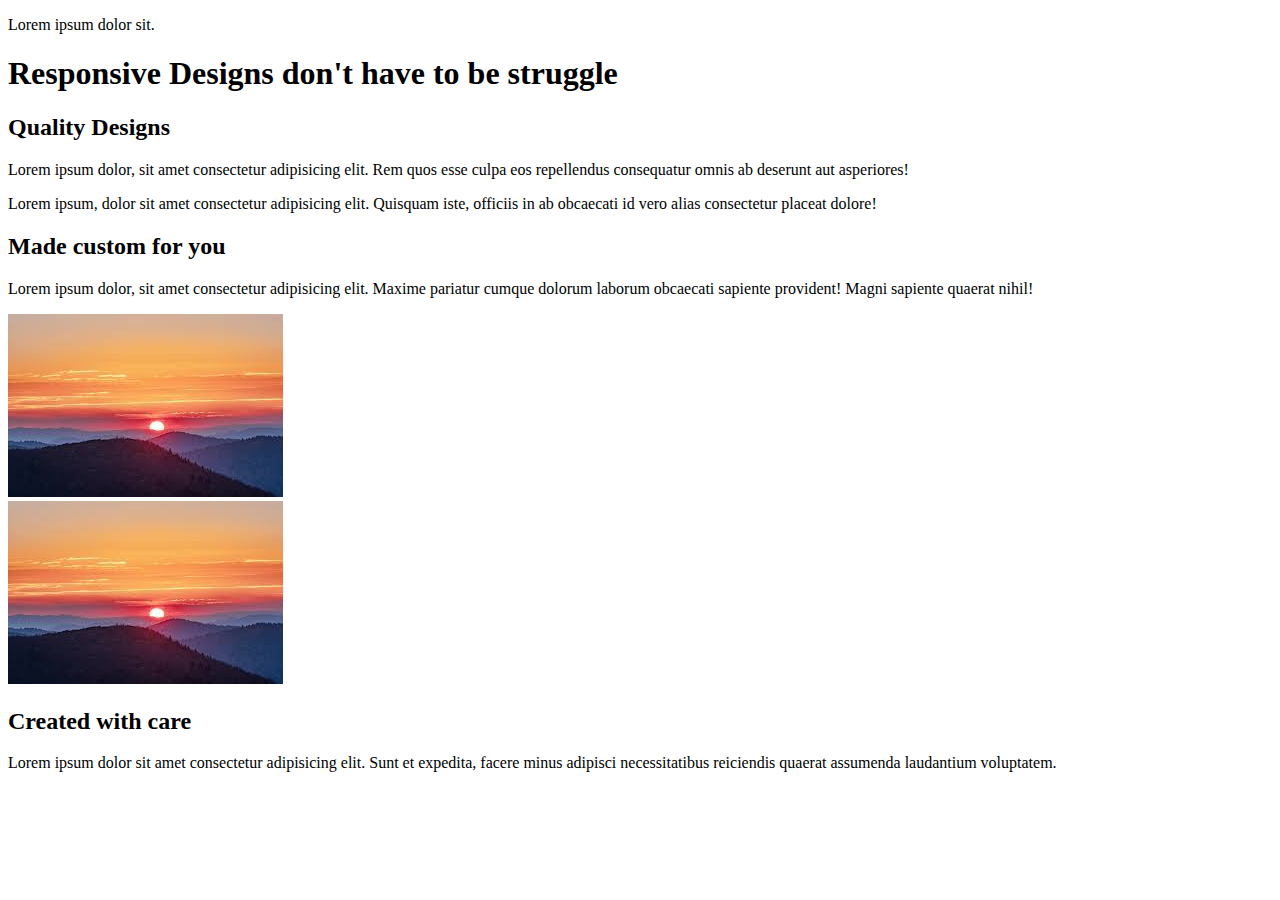
==== flex.html @ dc705193 "Added html structure for flex practice." ====
<!DOCTYPE html>
<html lang="en">
  <head>
    <meta charset="UTF-8" />
    <meta http-equiv="X-UA-Compatible" content="IE=edge" />
    <meta name="viewport" content="width=device-width, initial-scale=1.0" />
    <title>Document</title>
  </head>
  <body>
    <section class="intro">
      <div class="container">
        <p class="intro__text">Lorem ipsum dolor sit.</p>
        <h1 class="intro__title">
          Responsive Designs don't have to be struggle
        </h1>
      </div>
    </section>
    <section class="section-two">
      <div class="container">
        <h2 class="section-title section-title--dark">Quality Designs</h2>
        <div class="row">
          <div class="col">
            <p>
              Lorem ipsum dolor, sit amet consectetur adipisicing elit. Rem quos
              esse culpa eos repellendus consequatur omnis ab deserunt aut
              asperiores!
            </p>
          </div>
          <div class="col">
            <p>
              Lorem ipsum, dolor sit amet consectetur adipisicing elit. Quisquam
              iste, officiis in ab obcaecati id vero alias consectetur placeat
              dolore!
            </p>
          </div>
        </div>
      </div>
    </section>
    <section class="section-three">
      <div class="container row">
        <div class="col">
          <h2 class="section-title">Made custom for you</h2>
          <p>
            Lorem ipsum dolor, sit amet consectetur adipisicing elit. Maxime
            pariatur cumque dolorum laborum obcaecati sapiente provident! Magni
            sapiente quaerat nihil!
          </p>
        </div>
        <div class="col">
          <img src="img/image-01.jpeg" alt="a sun set over a mountian" />
        </div>
      </div>
    </section>
    <section class="section-4">
      <div class="container row">
        <div class="col">
          <img
            src="img/image-01.jpeg"
            alt="a sun set within a range of trees"
          />
        </div>
        <div class="col">
          <h2 class="section-title">Created with care</h2>
          <p>
            Lorem ipsum dolor sit amet consectetur adipisicing elit. Sunt et
            expedita, facere minus adipisci necessitatibus reiciendis quaerat
            assumenda laudantium voluptatem.
          </p>
        </div>
      </div>
    </section>
  </body>
</html>
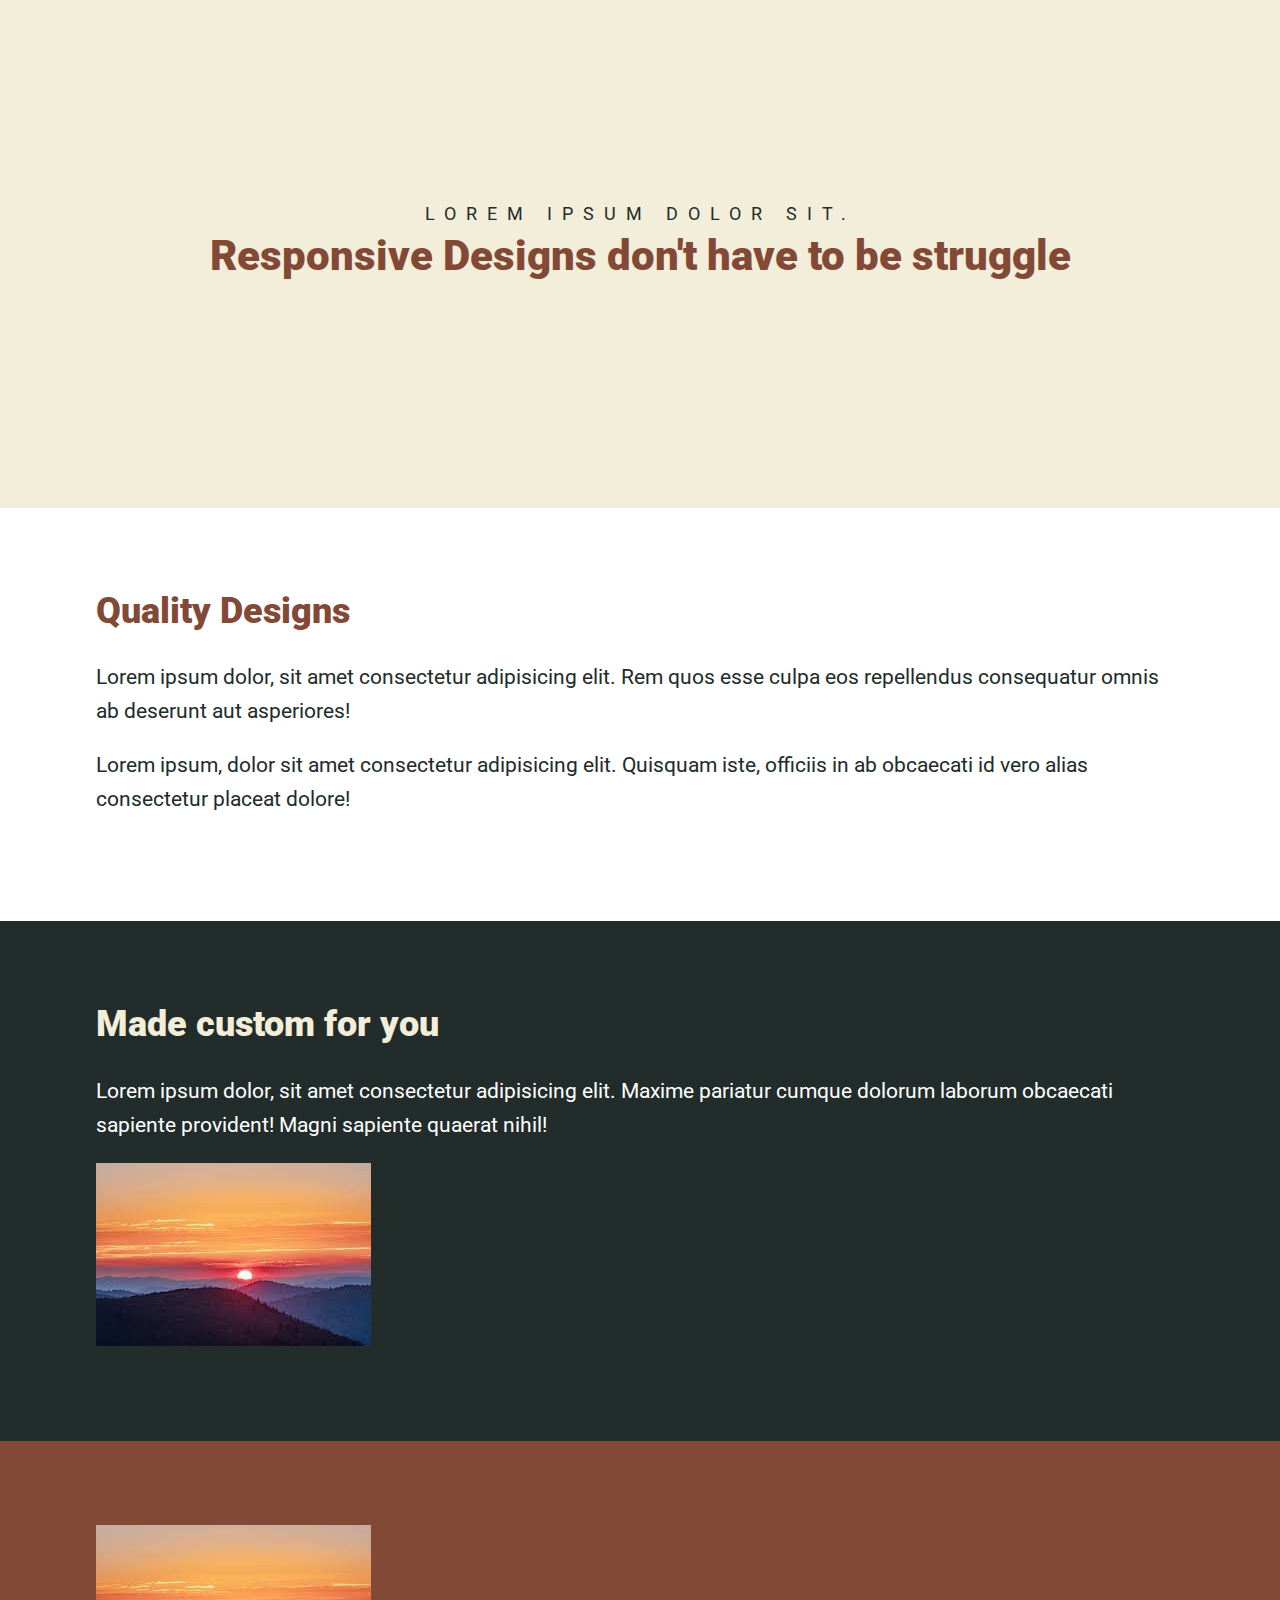
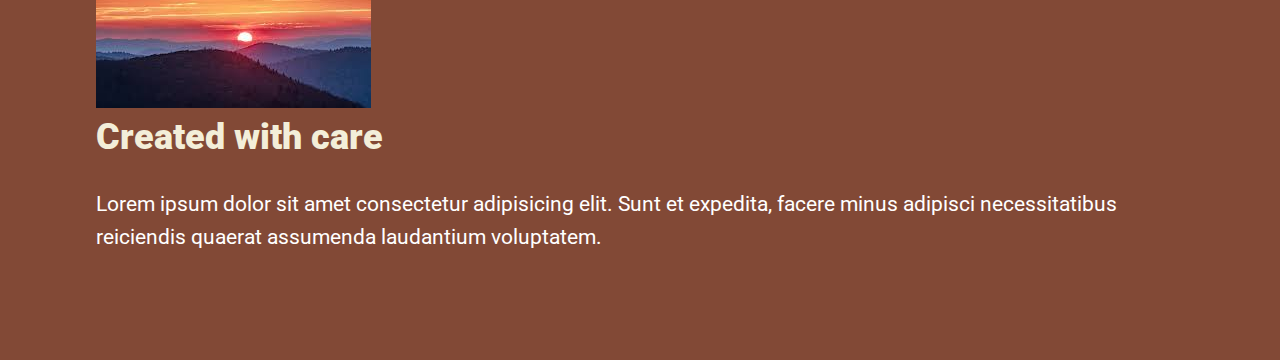
==== commit 0fb4b8b6: "Added mobile design." ====
--- a/flex.html
+++ b/flex.html
@@ -4,7 +4,14 @@
     <meta charset="UTF-8" />
     <meta http-equiv="X-UA-Compatible" content="IE=edge" />
     <meta name="viewport" content="width=device-width, initial-scale=1.0" />
+    <link rel="preconnect" href="https://fonts.googleapis.com" />
+    <link rel="preconnect" href="https://fonts.gstatic.com" crossorigin />
+    <link
+      href="https://fonts.googleapis.com/css2?family=Roboto:wght@400;900&display=swap"
+      rel="stylesheet"
+    />
     <title>Document</title>
+    <link rel="stylesheet" href="flex.css" />
   </head>
   <body>
     <section class="intro">
@@ -51,7 +58,7 @@
         </div>
       </div>
     </section>
-    <section class="section-4">
+    <section class="section-four">
       <div class="container row">
         <div class="col">
           <img
--- a/flex.css
+++ b/flex.css
@@ -0,0 +1,71 @@
+*,
+*::before,
+*::after {
+  box-sizing: border-box;
+}
+
+body {
+  margin: 0;
+  font-family: "Roboto", sans-serif;
+  font-size: 1.3125rem;
+  line-height: 1.6;
+  color: #222c2a;
+}
+
+img {
+  max-width: 100%;
+}
+
+h1,
+h2 {
+  font-weight: 900;
+  margin-top: 0;
+  line-height: 1.1;
+}
+
+section {
+  padding: 4em 0;
+}
+
+.container {
+  width: 85%;
+  margin: 0 auto;
+}
+
+.section-title {
+  font-size: 2.25rem;
+  color: #f3eed9;
+}
+
+.section-title--dark {
+  color: #824936;
+}
+
+.intro {
+  background: #f3eed9;
+  padding: 200px 0;
+  text-align: center;
+  color: #824936;
+}
+
+.intro__text {
+  text-transform: uppercase;
+  letter-spacing: 10px;
+  font-size: 1.125rem;
+  color: #222c2a;
+  margin: 0 0 0.25em;
+}
+
+.into__title {
+  font-size: 3rem;
+}
+
+.section-three {
+  background-color: #222c2a;
+  color: #fff;
+}
+
+.section-four {
+  background-color: #824936;
+  color: #fff;
+}
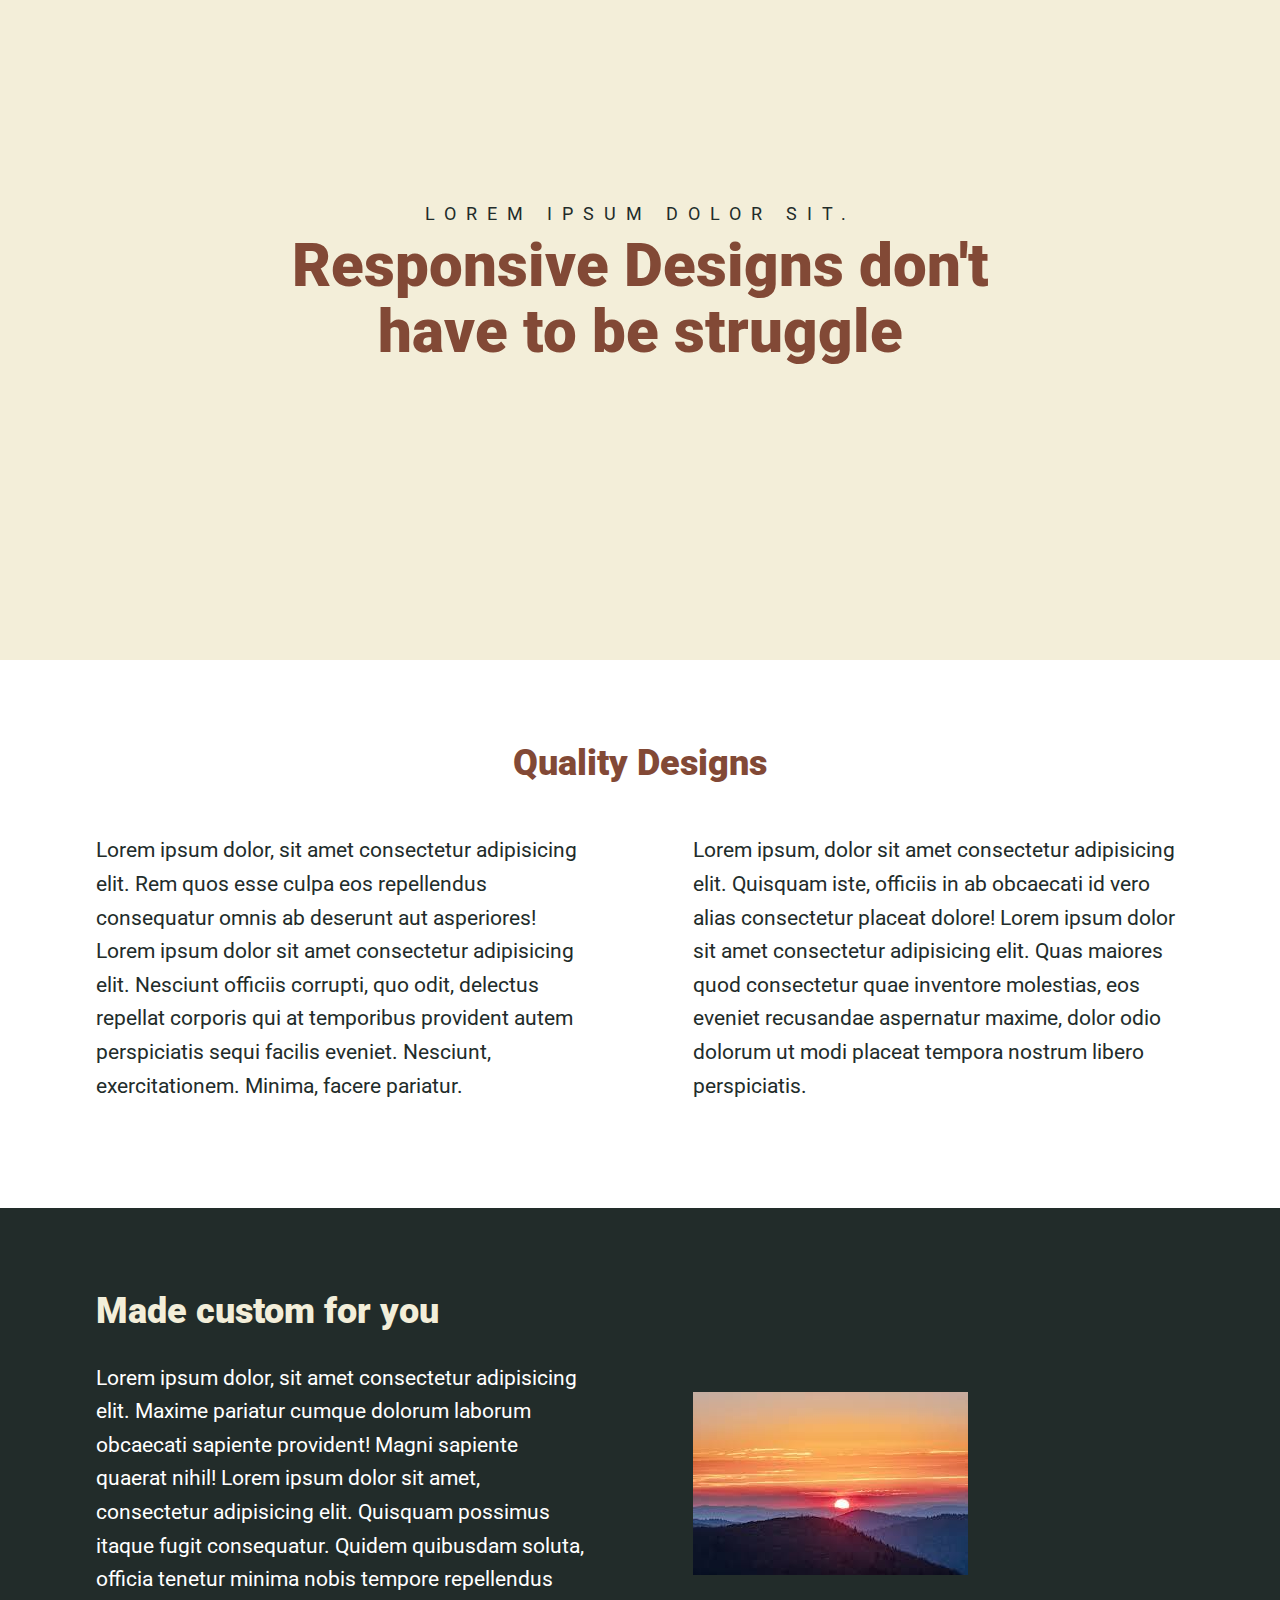
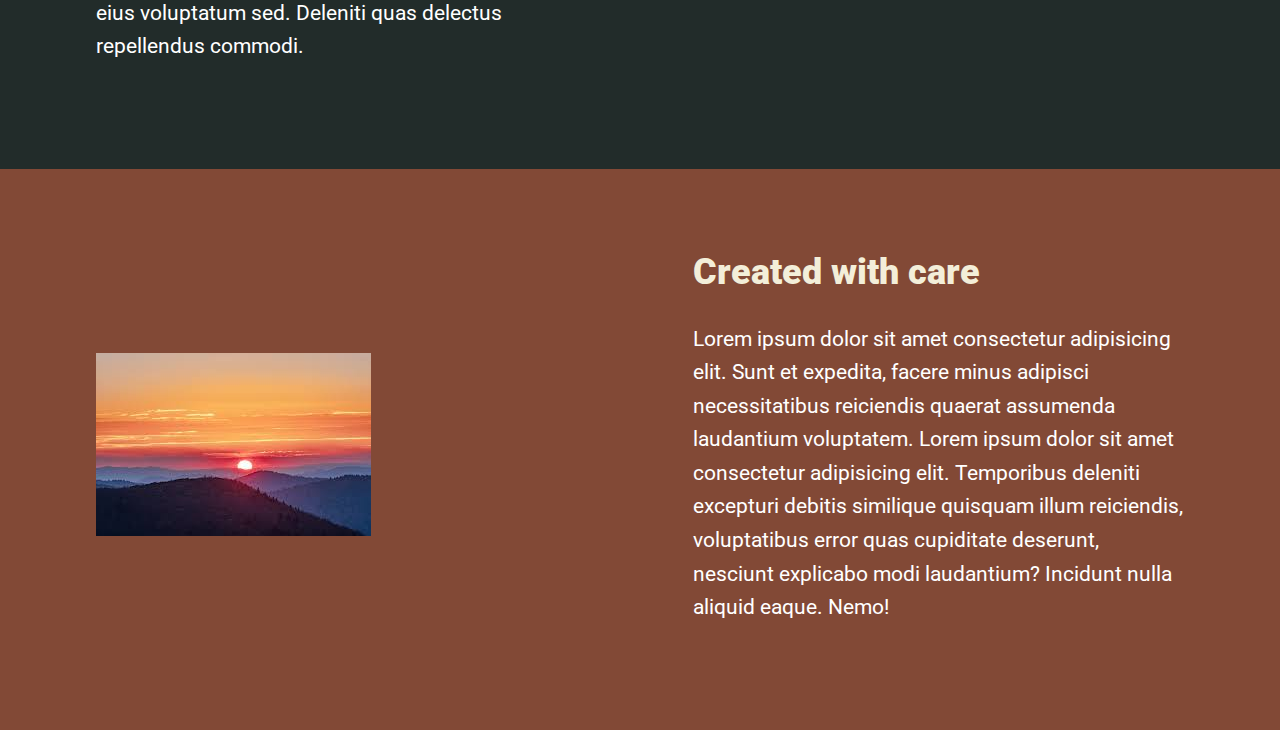
==== commit 8862580c: "Added design for desktop with media queries." ====
--- a/flex.html
+++ b/flex.html
@@ -18,7 +18,8 @@
       <div class="container">
         <p class="intro__text">Lorem ipsum dolor sit.</p>
         <h1 class="intro__title">
-          Responsive Designs don't have to be struggle
+          Responsive Designs don't <br />
+          have to be struggle
         </h1>
       </div>
     </section>
@@ -30,14 +31,21 @@
             <p>
               Lorem ipsum dolor, sit amet consectetur adipisicing elit. Rem quos
               esse culpa eos repellendus consequatur omnis ab deserunt aut
-              asperiores!
+              asperiores! Lorem ipsum dolor sit amet consectetur adipisicing
+              elit. Nesciunt officiis corrupti, quo odit, delectus repellat
+              corporis qui at temporibus provident autem perspiciatis sequi
+              facilis eveniet. Nesciunt, exercitationem. Minima, facere
+              pariatur.
             </p>
           </div>
           <div class="col">
             <p>
               Lorem ipsum, dolor sit amet consectetur adipisicing elit. Quisquam
               iste, officiis in ab obcaecati id vero alias consectetur placeat
-              dolore!
+              dolore! Lorem ipsum dolor sit amet consectetur adipisicing elit.
+              Quas maiores quod consectetur quae inventore molestias, eos
+              eveniet recusandae aspernatur maxime, dolor odio dolorum ut modi
+              placeat tempora nostrum libero perspiciatis.
             </p>
           </div>
         </div>
@@ -50,7 +58,10 @@
           <p>
             Lorem ipsum dolor, sit amet consectetur adipisicing elit. Maxime
             pariatur cumque dolorum laborum obcaecati sapiente provident! Magni
-            sapiente quaerat nihil!
+            sapiente quaerat nihil! Lorem ipsum dolor sit amet, consectetur
+            adipisicing elit. Quisquam possimus itaque fugit consequatur. Quidem
+            quibusdam soluta, officia tenetur minima nobis tempore repellendus
+            eius voluptatum sed. Deleniti quas delectus repellendus commodi.
           </p>
         </div>
         <div class="col">
@@ -71,7 +82,11 @@
           <p>
             Lorem ipsum dolor sit amet consectetur adipisicing elit. Sunt et
             expedita, facere minus adipisci necessitatibus reiciendis quaerat
-            assumenda laudantium voluptatem.
+            assumenda laudantium voluptatem. Lorem ipsum dolor sit amet
+            consectetur adipisicing elit. Temporibus deleniti excepturi debitis
+            similique quisquam illum reiciendis, voluptatibus error quas
+            cupiditate deserunt, nesciunt explicabo modi laudantium? Incidunt
+            nulla aliquid eaque. Nemo!
           </p>
         </div>
       </div>
--- a/flex.css
+++ b/flex.css
@@ -30,6 +30,7 @@
 .container {
   width: 85%;
   margin: 0 auto;
+  max-width: 1128px;
 }
 
 .section-title {
@@ -46,6 +47,9 @@
   padding: 200px 0;
   text-align: center;
   color: #824936;
+  min-height: 660px;
+  display: flex;
+  items-align: center;
 }
 
 .intro__text {
@@ -56,7 +60,7 @@
   margin: 0 0 0.25em;
 }
 
-.into__title {
+.intro__title {
   font-size: 3rem;
 }
 
@@ -69,3 +73,22 @@
   background-color: #824936;
   color: #fff;
 }
+
+@media (min-width: 800px) {
+  .row {
+    display: flex;
+    align-items: center;
+  }
+  .col {
+    width: 100%;
+  }
+  .col + .col {
+    margin-left: 5em;
+  }
+  .intro__title {
+    font-size: 3.75rem;
+  }
+  .section-title--dark {
+    text-align: center;
+  }
+}
